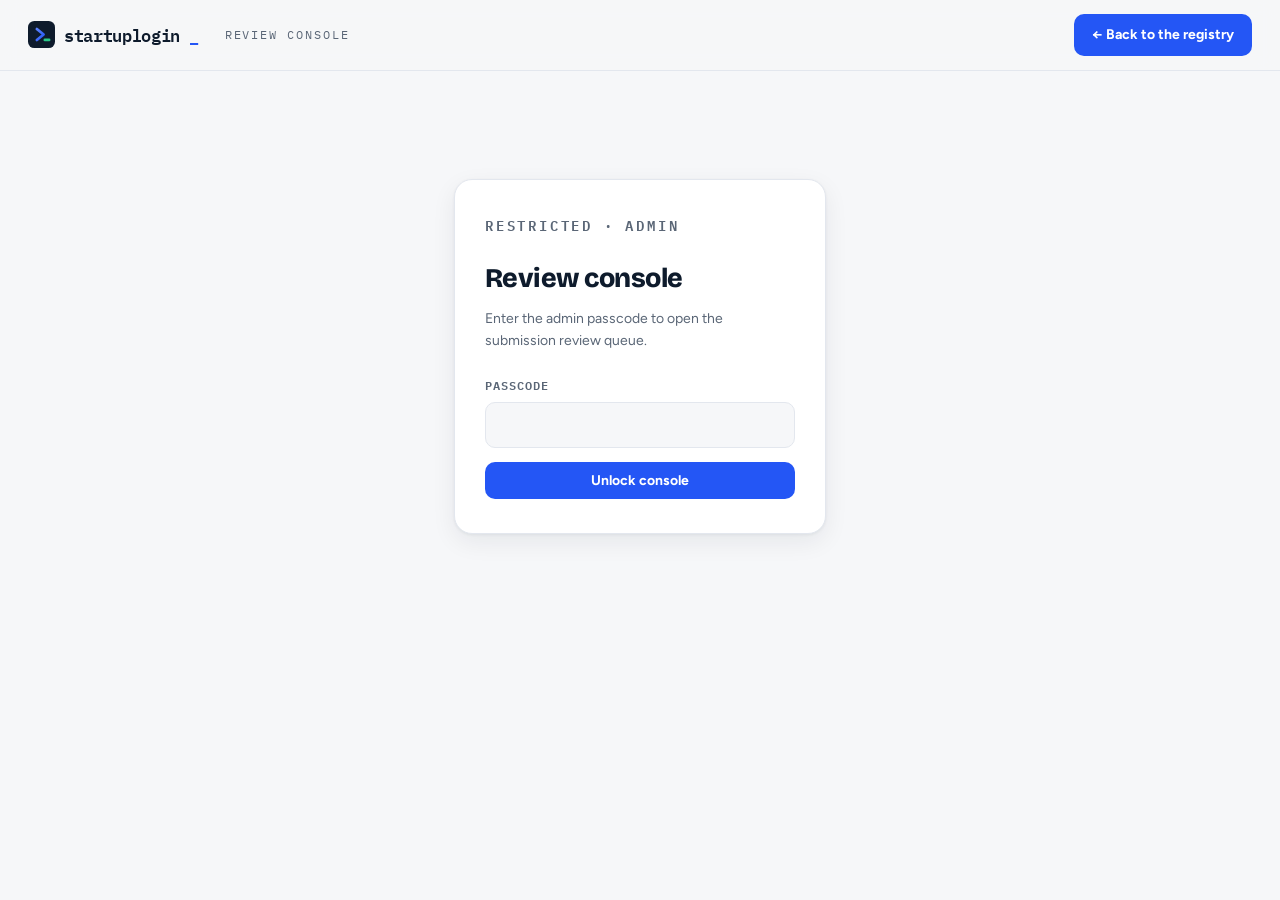
==== admin.html @ 329a2c06 "Add Supabase database integration with graceful fallback - supabase/schema.sql: listings + private c" ====
<!DOCTYPE html>
<html lang="en">
<head>
<meta charset="UTF-8">
<meta name="viewport" content="width=device-width, initial-scale=1.0">
<title>Startup Login — Review Console</title>
<meta name="robots" content="noindex, nofollow">
<link rel="icon" href="assets/favicon.svg" type="image/svg+xml">
<link rel="preconnect" href="https://fonts.googleapis.com">
<link rel="preconnect" href="https://fonts.gstatic.com" crossorigin>
<link href="https://fonts.googleapis.com/css2?family=Bricolage+Grotesque:wght@500;700;800&family=Figtree:wght@400;500;600;700&family=IBM+Plex+Mono:wght@400;500;600&display=swap" rel="stylesheet">
<link rel="stylesheet" href="styles.css">
<style>
  .site-head { position: static; }
  .gate-wrap { max-width: 420px; margin: 12vh auto 0; padding: 0 24px; }
  .gate-card { background: var(--surface); border: 1px solid var(--hairline); border-radius: 18px; padding: 34px 30px; box-shadow: var(--shadow); }
  .gate-eyebrow { font-family: var(--font-mono); font-size: 11px; font-weight: 600; letter-spacing: .2em; color: var(--accent); margin: 0 0 12px; }
  .gate-card h1 { font-family: var(--font-display); font-size: 27px; font-weight: 800; letter-spacing: -.02em; margin: 0 0 8px; }
  .gate-card p { color: var(--ink-soft); font-size: 14px; line-height: 1.6; margin: 0 0 22px; }
  .gate-card label { display: block; font: 600 12px var(--font-mono); letter-spacing: .08em; color: var(--ink-soft); text-transform: uppercase; }
  .gate-card input { display: block; width: 100%; margin: 7px 0 14px; font: 500 16px var(--font-mono); color: var(--ink); background: var(--ground); border: 1.5px solid var(--hairline); border-radius: 10px; padding: 12px 14px; outline: none; box-sizing: border-box; letter-spacing: .08em; }
  .gate-card input:focus { border-color: var(--accent); }
  .gate-err { color: var(--warn-ink); background: var(--warn-soft); border-radius: 9px; padding: 9px 13px; font-size: 13px; margin: 0 0 14px; }
  .console-wrap { max-width: 1160px; margin: 0 auto; padding: 34px 24px 80px; }
  .console-title { font-family: var(--font-display); font-size: 34px; font-weight: 800; letter-spacing: -.02em; margin: 0 0 6px; }
  .console-sub { color: var(--ink-soft); margin: 0 0 30px; max-width: 640px; }
  .console-grid { display: grid; grid-template-columns: minmax(300px, 5fr) minmax(340px, 7fr); gap: 26px; align-items: start; }
  @media (max-width: 920px) { .console-grid { grid-template-columns: 1fr; } }

  .panel { background: var(--surface); border: 1px solid var(--hairline); border-radius: 16px; padding: 20px; }
  .panel h2 { font-family: var(--font-mono); font-size: 12px; font-weight: 600; letter-spacing: .16em; color: var(--ink-soft); margin: 0 0 14px; text-transform: uppercase; }
  .panel + .panel { margin-top: 22px; }

  .paste-box { width: 100%; min-height: 130px; resize: vertical; font-family: var(--font-mono); font-size: 12.5px; color: var(--ink); background: var(--ground); border: 1.5px solid var(--hairline); border-radius: 10px; padding: 12px; outline: none; }
  .paste-box:focus { border-color: var(--accent); }
  .panel-actions { display: flex; flex-wrap: wrap; gap: 10px; margin-top: 12px; }
  .btn-ghost2 { border: 1.5px solid var(--hairline); background: var(--surface); color: var(--ink); font: 600 13px var(--font-body); padding: 9px 15px; border-radius: 9px; cursor: pointer; }
  .btn-ghost2:hover { border-color: var(--accent); color: var(--accent); }

  .queue-item { display: flex; align-items: center; gap: 10px; padding: 11px 6px; border-bottom: 1px solid var(--hairline); cursor: pointer; border-radius: 8px; }
  .queue-item:hover { background: var(--surface-2); }
  .queue-item.sel { background: var(--accent-soft); }
  .queue-item .q-name { font-weight: 700; font-size: 14px; }
  .queue-item .q-meta { font-family: var(--font-mono); font-size: 11px; color: var(--ink-soft); }
  .queue-item .q-status { margin-left: auto; font-family: var(--font-mono); font-size: 10.5px; font-weight: 600; letter-spacing: .08em; padding: 3px 9px; border-radius: 999px; }
  .q-status.pending { background: var(--surface-2); color: var(--ink-soft); }
  .q-status.approved { background: var(--live-soft); color: var(--live); }
  .q-status.rejected { background: var(--warn-soft); color: var(--warn-ink); }
  .queue-empty { color: var(--ink-faint); font-size: 13.5px; padding: 14px 4px; }

  .editor-grid { display: grid; grid-template-columns: 1fr 1fr; gap: 12px 14px; }
  .editor-grid label, .editor-full label { display: block; font: 600 12px var(--font-mono); letter-spacing: .06em; color: var(--ink-soft); text-transform: uppercase; }
  .editor-grid input, .editor-grid select, .editor-full input, .editor-full textarea {
    display: block; width: 100%; margin-top: 5px; font: 500 14px var(--font-body); color: var(--ink);
    background: var(--ground); border: 1.5px solid var(--hairline); border-radius: 9px; padding: 9px 11px; outline: none; box-sizing: border-box;
  }
  .editor-grid input:focus, .editor-grid select:focus, .editor-full input:focus, .editor-full textarea:focus { border-color: var(--accent); }
  .editor-full { margin-top: 12px; }
  .editor-full textarea { min-height: 74px; resize: vertical; font-family: var(--font-body); }
  .dup-warn { margin-top: 12px; background: var(--warn-soft); color: var(--warn-ink); border-radius: 9px; padding: 10px 13px; font-size: 13px; }
  .decision-row { display: flex; gap: 10px; margin-top: 18px; align-items: center; flex-wrap: wrap; }
  .btn-approve { border: 0; background: var(--live); color: #fff; font: 700 14px var(--font-body); padding: 11px 22px; border-radius: 10px; cursor: pointer; }
  .btn-approve:hover { filter: brightness(1.08); }
  .btn-reject { border: 1.5px solid var(--warn-ink); background: transparent; color: var(--warn-ink); font: 600 13.5px var(--font-body); padding: 10px 18px; border-radius: 10px; cursor: pointer; }

  .preview-note { font-family: var(--font-mono); font-size: 11px; color: var(--ink-faint); margin: 0 0 10px; letter-spacing: .1em; }
  #previewCard .reg-card { cursor: default; }

  .export-bar { display: flex; align-items: center; gap: 14px; flex-wrap: wrap; margin-top: 8px; }
  .export-count { font-family: var(--font-mono); font-size: 13px; color: var(--ink-soft); }
  .export-count b { color: var(--live); }
  .export-steps { font-size: 13px; color: var(--ink-soft); line-height: 1.65; margin: 14px 0 0; padding-left: 18px; }
  .export-steps code { font-family: var(--font-mono); font-size: 12px; background: var(--surface-2); border-radius: 5px; padding: 1px 6px; }
</style>
</head>
<body>

<header class="site-head">
  <a class="wordmark" href="index.html"><svg class="logo-mark" viewBox="0 0 64 64" aria-hidden="true"><defs><linearGradient id="slga" x1="0" y1="0" x2="1" y2="1"><stop offset="0" stop-color="#5b82ff"/><stop offset="1" stop-color="#2456f5"/></linearGradient></defs><rect width="64" height="64" rx="15" fill="#0e1b2c"/><path d="M21 19 L37 32 L21 45" fill="none" stroke="url(#slga)" stroke-width="6.5" stroke-linecap="round" stroke-linejoin="round"/><line x1="40" y1="45" x2="50" y2="45" stroke="#2bc98a" stroke-width="6.5" stroke-linecap="round"/></svg>startuplogin<span class="cursor">_</span></a>
  <nav class="site-nav"><span class="mono" style="font-size:12px;letter-spacing:.16em;color:var(--ink-soft)">REVIEW CONSOLE</span></nav>
  <div class="head-actions">
    <a class="btn-cta" href="index.html">← Back to the registry</a>
  </div>
</header>

<div class="gate-wrap hidden" id="gateWrap">
  <div class="gate-card">
    <p class="gate-eyebrow">RESTRICTED · ADMIN</p>
    <h1>Review console</h1>
    <p id="gateDesc">Enter the admin passcode to open the submission review queue.</p>
    <form id="gateForm">
      <label for="gateEmail" id="gateEmailLabel" class="hidden">Email</label>
      <input id="gateEmail" type="email" autocomplete="username" class="hidden">
      <label for="gatePass" id="gatePassLabel">Passcode</label>
      <input id="gatePass" type="password" autocomplete="current-password" autofocus>
      <p class="gate-err hidden" id="gateErr">That passcode isn't right — try again.</p>
      <button type="submit" class="btn-cta" style="width:100%">Unlock console</button>
    </form>
  </div>
</div>

<div class="console-wrap hidden" id="consoleWrap">
  <h1 class="console-title">Review queue</h1>
  <p class="console-sub">Paste submissions from your inbox, check them against the registry,
    approve or reject — then export the updated data file and push it. Nothing here is
    published until you commit the export.</p>

  <div class="console-grid">
    <div>
      <section class="panel">
        <h2>1 · Add submissions</h2>
        <textarea id="pasteBox" class="paste-box" placeholder='Paste one or more submissions — the JSON from a Formspree email, or plain lines like:&#10;&#10;name: Acme Robotics&#10;website: https://acme.in&#10;tagline: Warehouse robots for Indian D2C brands&#10;city: Pune&#10;stage: Seed'></textarea>
        <div class="panel-actions">
          <button class="btn-cta" id="parseBtn">Add to queue</button>
          <button class="btn-ghost2 hidden" id="refreshDbBtn">Refresh from database</button>
          <button class="btn-ghost2" id="loadLocalBtn" title="Loads test submissions made from this same browser">Load this browser's test submissions</button>
        </div>
      </section>

      <section class="panel">
        <h2>2 · Queue</h2>
        <div id="queueList"></div>
        <p class="queue-empty" id="queueEmpty">Queue is empty — paste a submission above to begin.</p>
      </section>

      <section class="panel">
        <h2>4 · Publish</h2>
        <p class="queue-empty hidden" id="dbModeNote">Connected to the database — approvals go
          live on the site instantly. No export or commit needed.</p>
        <div class="export-bar" id="exportBar">
          <span class="export-count"><b id="approvedCount">0</b> approved, ready to publish</span>
          <button class="btn-cta" id="exportBtn">Download updated startups.js</button>
          <button class="btn-ghost2" id="copyBtn">Copy new entries as JSON</button>
        </div>
        <ol class="export-steps">
          <li>Download the file — it's the full registry data with your approvals added.</li>
          <li>In the GitHub repo, open <code>data/startups.js</code> → Edit → replace its contents with the downloaded file (or commit it from your computer).</li>
          <li>Commit to <code>main</code>. The live site updates itself in about a minute.</li>
        </ol>
      </section>
    </div>

    <div>
      <section class="panel">
        <h2>3 · Check &amp; decide</h2>
        <div id="editorEmpty" class="queue-empty">Select a submission from the queue to review it.</div>
        <div id="editorBody" class="hidden">
          <div class="editor-grid">
            <label>Name<input id="f_name"></label>
            <label>Website<input id="f_website"></label>
            <label>City<input id="f_city" list="cityList"><datalist id="cityList"></datalist></label>
            <label>Sector<select id="f_sector"></select></label>
            <label>Stage<select id="f_stage"><option value="">—</option></select></label>
            <label>Founded<input id="f_founded" placeholder="e.g. 2021"></label>
            <label>Founders<input id="f_founders" placeholder="names only"></label>
            <label>Founder LinkedIn <small style="text-transform:none;letter-spacing:0">(not published)</small><input id="f_linkedin"></label>
            <label>Submitter email<input id="f_email" disabled></label>
          </div>
          <div class="editor-full"><label>One-liner<input id="f_tagline"></label></div>
          <div class="editor-full"><label>Description (optional)<textarea id="f_description"></textarea></label></div>
          <div id="dupWarn" class="dup-warn hidden"></div>

          <p class="preview-note" style="margin-top:20px">LIVE PREVIEW — HOW IT WILL APPEAR ON THE REGISTRY</p>
          <div id="previewCard"></div>

          <div class="decision-row">
            <button class="btn-approve" id="approveBtn">✓ Approve for the registry</button>
            <button class="btn-reject" id="rejectBtn">Reject</button>
          </div>
        </div>
      </section>
    </div>
  </div>
</div>

<div class="toast" id="toast"></div>

<script src="config.js"></script>
<script src="vendor/supabase/supabase.js"></script>
<script src="db.js"></script>
<script src="data/startups.js"></script>
<script src="data/vcs.js"></script>
<script src="admin.js"></script>
</body>
</html>
---- styles.css ----
/* ================= Startup Login — registry design system ================= */

:root {
  /* light (default) */
  --ground: #f6f7f9;
  --surface: #ffffff;
  --surface-2: #eef1f5;
  --ink: #0e1b2c;
  --ink-soft: #5a6676;
  --ink-faint: #93a0b0;
  --hairline: #e3e7ee;
  --accent: #2456f5;
  --accent-ink: #ffffff;
  --accent-soft: #e8eeff;
  --live: #0fa36b;
  --live-soft: #e2f6ed;
  --warn-soft: #fdeaea;
  --warn-ink: #a02020;
  --shadow: 0 1px 3px rgba(14, 27, 44, .06), 0 8px 24px rgba(14, 27, 44, .07);
  --shadow-lift: 0 2px 6px rgba(14, 27, 44, .08), 0 14px 34px rgba(14, 27, 44, .12);

  --font-display: 'Bricolage Grotesque', 'Arial Black', sans-serif;
  --font-body: 'Figtree', -apple-system, 'Segoe UI', sans-serif;
  --font-mono: 'IBM Plex Mono', 'Courier New', monospace;
}
@media (prefers-color-scheme: dark) {
  :root:not([data-theme="light"]) {
    --ground: #0b1220;
    --surface: #121a2b;
    --surface-2: #1a2438;
    --ink: #e8edf5;
    --ink-soft: #9aa7ba;
    --ink-faint: #64708a;
    --hairline: #23304a;
    --accent: #5b82ff;
    --accent-ink: #0b1220;
    --accent-soft: #1c2a52;
    --live: #2bc98a;
    --live-soft: #123529;
    --warn-soft: #3a1a1a;
    --warn-ink: #ff9d9d;
    --shadow: 0 1px 3px rgba(0, 0, 0, .3), 0 8px 24px rgba(0, 0, 0, .35);
    --shadow-lift: 0 2px 6px rgba(0, 0, 0, .4), 0 14px 34px rgba(0, 0, 0, .5);
  }
}
:root[data-theme="dark"] {
  --ground: #0b1220;
  --surface: #121a2b;
  --surface-2: #1a2438;
  --ink: #e8edf5;
  --ink-soft: #9aa7ba;
  --ink-faint: #64708a;
  --hairline: #23304a;
  --accent: #5b82ff;
  --accent-ink: #0b1220;
  --accent-soft: #1c2a52;
  --live: #2bc98a;
  --live-soft: #123529;
  --warn-soft: #3a1a1a;
  --warn-ink: #ff9d9d;
  --shadow: 0 1px 3px rgba(0, 0, 0, .3), 0 8px 24px rgba(0, 0, 0, .35);
  --shadow-lift: 0 2px 6px rgba(0, 0, 0, .4), 0 14px 34px rgba(0, 0, 0, .5);
}

* { box-sizing: border-box; }
html { scroll-behavior: smooth; }
body {
  margin: 0;
  background: var(--ground);
  color: var(--ink);
  font-family: var(--font-body);
  font-size: 15px;
  line-height: 1.55;
  -webkit-font-smoothing: antialiased;
}
a { color: inherit; }
.mono { font-family: var(--font-mono); }
.accent { color: var(--accent); }
.hidden { display: none !important; }

::selection { background: var(--accent); color: var(--accent-ink); }

/* ---------------- header ---------------- */
.site-head {
  position: sticky; top: 0; z-index: 500;
  display: flex; align-items: center; gap: 26px;
  padding: 14px 28px;
  background: color-mix(in srgb, var(--ground) 86%, transparent);
  backdrop-filter: blur(10px);
  border-bottom: 1px solid var(--hairline);
}
.wordmark {
  display: inline-flex; align-items: center; gap: 9px;
  font-family: var(--font-mono);
  font-weight: 600;
  font-size: 17px;
  letter-spacing: -.02em;
  text-decoration: none;
  color: var(--ink);
}
.wordmark .cursor {
  color: var(--accent);
  animation: blink 1.15s steps(1) infinite;
}
@keyframes blink { 50% { opacity: 0; } }
@media (prefers-reduced-motion: reduce) {
  .wordmark .cursor { animation: none; }
  * { transition: none !important; }
}
.site-nav { display: flex; gap: 20px; flex: 1; }
.site-nav a {
  text-decoration: none;
  font-weight: 600; font-size: 14px;
  color: var(--ink-soft);
  padding: 4px 2px;
  border-bottom: 2px solid transparent;
}
.site-nav a:hover, .site-nav a.on { color: var(--ink); border-bottom-color: var(--accent); }
.head-actions { display: flex; align-items: center; gap: 14px; }

.theme-toggle {
  width: 34px; height: 34px;
  border-radius: 50%;
  border: 1px solid var(--hairline);
  background: var(--surface);
  cursor: pointer;
  display: flex; align-items: center; justify-content: center;
}
.theme-dot {
  width: 14px; height: 14px; border-radius: 50%;
  background: linear-gradient(135deg, var(--ink) 50%, var(--surface) 50%);
  border: 1px solid var(--ink);
}

.btn-cta {
  display: inline-block;
  background: var(--accent);
  color: var(--accent-ink);
  font-weight: 700; font-size: 14px;
  text-decoration: none;
  border: 0;
  padding: 10px 18px;
  border-radius: 10px;
  cursor: pointer;
  font-family: var(--font-body);
  transition: transform .12s, box-shadow .12s;
}
.btn-cta:hover { transform: translateY(-1px); box-shadow: var(--shadow-lift); }
.btn-cta.big { font-size: 16px; padding: 14px 28px; }

/* ---------------- hero ---------------- */
.view { min-height: 60vh; }
.hero {
  max-width: 880px;
  margin: 0 auto;
  padding: 84px 24px 64px;
  text-align: left;
}
.eyebrow {
  font-family: var(--font-mono);
  font-size: 12px; font-weight: 600;
  letter-spacing: .18em;
  color: var(--accent);
  margin: 0 0 18px;
}
.hero-title {
  font-family: var(--font-display);
  font-size: clamp(44px, 7.5vw, 84px);
  font-weight: 800;
  line-height: .98;
  letter-spacing: -.03em;
  margin: 0 0 22px;
  text-wrap: balance;
}
.hero-sub {
  font-size: 18px;
  color: var(--ink-soft);
  max-width: 560px;
  margin: 0 0 34px;
}

.prompt-search {
  display: flex; align-items: center; gap: 12px;
  background: var(--surface);
  border: 1.5px solid var(--hairline);
  border-radius: 14px;
  padding: 8px 8px 8px 18px;
  max-width: 640px;
  box-shadow: var(--shadow);
  transition: border-color .15s;
}
.prompt-search:focus-within { border-color: var(--accent); }
.prompt-chevron {
  font-family: var(--font-mono);
  font-weight: 600;
  color: var(--accent);
}
.prompt-search input {
  flex: 1;
  border: 0; outline: 0;
  background: transparent;
  font-family: var(--font-mono);
  font-size: 15px;
  color: var(--ink);
  min-width: 0;
}
.prompt-search input::placeholder { color: var(--ink-faint); }
.prompt-search button {
  border: 0;
  background: var(--accent);
  color: var(--accent-ink);
  font: 600 14px var(--font-body);
  padding: 11px 20px;
  border-radius: 9px;
  cursor: pointer;
}
.prompt-search.slim { padding: 4px 4px 4px 14px; box-shadow: none; border-radius: 11px; flex: 1 1 240px; min-width: 200px; }
.prompt-search.slim input { font-size: 14px; }

.stat-strip {
  display: flex; flex-wrap: wrap; gap: 10px 28px;
  margin-top: 34px;
  font-family: var(--font-mono);
  font-size: 13px;
  color: var(--ink-soft);
}
.stat-strip b { color: var(--ink); font-weight: 600; }
.stat-strip .live-dot {
  display: inline-block;
  width: 7px; height: 7px; border-radius: 50%;
  background: var(--live);
  margin-right: 7px;
  vertical-align: 1px;
}

/* ---------------- rails ---------------- */
.rail { max-width: 1160px; margin: 0 auto; padding: 30px 24px; }
.rail-head {
  display: flex; align-items: baseline; justify-content: space-between;
  margin-bottom: 18px;
}
.rail-head h2 {
  font-family: var(--font-display);
  font-size: 26px; font-weight: 700;
  letter-spacing: -.02em;
  margin: 0;
}
.rail-more {
  font-family: var(--font-mono);
  font-size: 13px;
  color: var(--accent);
  text-decoration: none;
}
.rail-more:hover { text-decoration: underline; }
.rail-note { font-size: 12px; color: var(--ink-faint); }

/* city tiles */
.city-grid {
  display: grid;
  grid-template-columns: repeat(auto-fill, minmax(168px, 1fr));
  gap: 12px;
}
.city-tile {
  background: var(--surface);
  border: 1px solid var(--hairline);
  border-radius: 14px;
  padding: 16px;
  cursor: pointer;
  text-align: left;
  font-family: var(--font-body);
  color: var(--ink);
  transition: transform .12s, box-shadow .12s, border-color .12s;
}
.city-tile:hover { transform: translateY(-2px); box-shadow: var(--shadow-lift); border-color: var(--accent); }
.city-code {
  font-family: var(--font-mono);
  font-size: 22px; font-weight: 600;
  letter-spacing: .04em;
  color: var(--accent);
  display: block;
}
.city-name { font-weight: 600; font-size: 14px; display: block; margin-top: 6px; }
.city-count { font-family: var(--font-mono); font-size: 12px; color: var(--ink-soft); display: block; margin-top: 2px; }

/* sector chips */
.chip-cloud { display: flex; flex-wrap: wrap; gap: 10px; }
.sector-chip {
  display: inline-flex; align-items: center; gap: 8px;
  background: var(--surface);
  border: 1px solid var(--hairline);
  border-radius: 999px;
  padding: 9px 16px;
  font: 600 13.5px var(--font-body);
  color: var(--ink);
  cursor: pointer;
  transition: border-color .12s, transform .12s;
}
.sector-chip:hover { border-color: var(--accent); transform: translateY(-1px); }
.sector-chip .n {
  font-family: var(--font-mono);
  font-size: 11.5px;
  color: var(--accent);
  background: var(--accent-soft);
  border-radius: 999px;
  padding: 2px 8px;
}

/* stage distribution */
.stage-bar {
  display: flex;
  height: 44px;
  border-radius: 12px;
  overflow: hidden;
  border: 1px solid var(--hairline);
}
.stage-seg {
  border: 0; padding: 0; cursor: pointer;
  min-width: 8px;
  position: relative;
  transition: filter .12s;
}
.stage-seg:hover { filter: brightness(1.12); }
.stage-legend {
  display: flex; flex-wrap: wrap; gap: 8px 22px;
  margin-top: 14px;
  font-family: var(--font-mono); font-size: 12.5px;
  color: var(--ink-soft);
}
.stage-legend .sw {
  display: inline-block; width: 10px; height: 10px;
  border-radius: 3px; margin-right: 7px;
}
.stage-legend button {
  border: 0; background: none; padding: 0;
  font: inherit; color: inherit; cursor: pointer;
}
.stage-legend button:hover { color: var(--ink); }

/* ---------------- registry cards ---------------- */
.card-grid {
  display: grid;
  grid-template-columns: repeat(auto-fill, minmax(300px, 1fr));
  gap: 14px;
}
.card-grid.wide { max-width: none; }
.reg-card {
  background: var(--surface);
  border: 1px solid var(--hairline);
  border-radius: 16px;
  padding: 20px;
  cursor: pointer;
  display: flex; flex-direction: column; gap: 12px;
  transition: transform .13s, box-shadow .13s, border-color .13s;
  position: relative;
}
.reg-card:hover { transform: translateY(-3px); box-shadow: var(--shadow-lift); border-color: var(--accent); }
.reg-card:hover .card-open { opacity: 1; }
.card-open {
  position: absolute; top: 18px; right: 18px;
  font-family: var(--font-mono); font-size: 12px;
  color: var(--accent);
  opacity: 0;
  transition: opacity .13s;
}
.card-top { display: flex; align-items: center; gap: 13px; }
.monogram {
  width: 46px; height: 46px;
  border-radius: 12px;
  flex: none;
  display: flex; align-items: center; justify-content: center;
  overflow: hidden;
  font-family: var(--font-display);
  font-weight: 700; font-size: 19px;
  color: #fff;
}
.monogram img { width: 100%; height: 100%; object-fit: cover; }
.card-name { font-weight: 700; font-size: 16px; line-height: 1.2; }
.card-meta {
  font-family: var(--font-mono);
  font-size: 11.5px;
  letter-spacing: .03em;
  color: var(--ink-soft);
  margin-top: 4px;
}
.card-meta .code { color: var(--accent); font-weight: 600; }
.card-tagline {
  margin: 0;
  font-size: 13.5px; line-height: 1.5;
  color: var(--ink-soft);
  display: -webkit-box; -webkit-line-clamp: 2; -webkit-box-orient: vertical;
  overflow: hidden;
  min-height: 2.6em;
}
.card-foot {
  display: flex; align-items: center; gap: 8px;
  margin-top: auto;
}
.tag {
  font: 600 11px var(--font-mono);
  letter-spacing: .05em;
  border-radius: 6px;
  padding: 3px 8px;
  background: var(--surface-2);
  color: var(--ink-soft);
}
.tag.stage { background: var(--accent-soft); color: var(--accent); }
.tag.vc { background: var(--ink); color: var(--ground); }

/* ---------------- explore ---------------- */
.explore-bar {
  max-width: 1160px;
  margin: 26px auto 0;
  padding: 0 24px;
  display: flex; flex-wrap: wrap; gap: 10px;
  align-items: center;
}
.filter-select {
  appearance: none; -webkit-appearance: none;
  border: 1.5px solid var(--hairline);
  background: var(--surface) url("data:image/svg+xml;charset=utf8,%3Csvg xmlns='http://www.w3.org/2000/svg' width='10' height='6'%3E%3Cpath d='M1 1l4 4 4-4' stroke='%235a6676' stroke-width='1.6' fill='none' stroke-linecap='round'/%3E%3C/svg%3E") no-repeat right 12px center;
  border-radius: 11px;
  padding: 10px 32px 10px 14px;
  font: 600 13.5px var(--font-body);
  color: var(--ink);
  cursor: pointer;
  max-width: 150px;
}
.filter-select:hover { border-color: var(--accent); }
.view-toggle {
  display: flex;
  background: var(--surface-2);
  border-radius: 11px;
  padding: 3px;
  margin-left: auto;
}
.view-toggle button {
  border: 0; background: transparent;
  font: 600 13.5px var(--font-body);
  padding: 8px 18px; border-radius: 9px;
  cursor: pointer; color: var(--ink-soft);
}
.view-toggle button.active { background: var(--ink); color: var(--ground); }

.applied-row {
  max-width: 1160px;
  margin: 12px auto 0;
  padding: 0 24px;
  display: flex; flex-wrap: wrap; gap: 8px;
}
.applied-chip {
  display: inline-flex; align-items: center; gap: 8px;
  background: var(--accent-soft);
  color: var(--accent);
  border: 0;
  border-radius: 999px;
  padding: 6px 8px 6px 13px;
  font: 600 12.5px var(--font-mono);
  cursor: pointer;
}
.applied-chip .x {
  width: 17px; height: 17px; border-radius: 50%;
  background: color-mix(in srgb, var(--accent) 18%, transparent);
  display: flex; align-items: center; justify-content: center;
  font-size: 11px;
}
.applied-chip:hover .x { background: var(--accent); color: var(--accent-ink); }
.clear-all {
  border: 0; background: none;
  font: 600 12.5px var(--font-mono);
  color: var(--ink-faint);
  cursor: pointer;
  text-decoration: underline;
}
.clear-all:hover { color: var(--ink); }

.result-line {
  max-width: 1160px;
  margin: 16px auto 14px;
  padding: 0 24px;
  font-size: 12.5px;
  color: var(--ink-soft);
}
.result-line b { color: var(--ink); }

.grid-root { max-width: 1160px; margin: 0 auto; padding: 0 24px 70px; }
.grid-empty {
  text-align: center;
  padding: 70px 24px;
  color: var(--ink-soft);
}
.grid-empty h3 { font-family: var(--font-display); color: var(--ink); font-size: 22px; margin: 0 0 8px; }
.grid-empty a { color: var(--accent); font-weight: 600; }

/* ---------------- map ---------------- */
.map-root {
  max-width: 1160px;
  margin: 0 auto 70px;
  padding: 0 24px;
}
#map {
  height: calc(100vh - 260px);
  min-height: 440px;
  border-radius: 18px;
  border: 1px solid var(--hairline);
  background: var(--surface-2);
  box-shadow: var(--shadow);
}
.leaflet-container { background: var(--surface-2); font-family: var(--font-body); }
.pin {
  width: 36px; height: 36px;
  border-radius: 12px;
  background: var(--surface);
  box-shadow: 0 1px 6px rgba(14,27,44,.3);
  border: 2px solid var(--surface);
  overflow: hidden;
  display: flex; align-items: center; justify-content: center;
  cursor: pointer;
  transition: transform .12s;
}
.pin:hover { transform: scale(1.12); }
.pin img { width: 100%; height: 100%; object-fit: cover; }
.pin .avatar {
  width: 100%; height: 100%;
  display: flex; align-items: center; justify-content: center;
  color: #fff; font: 700 15px var(--font-display);
}
.cluster {
  display: flex; align-items: center; justify-content: center;
  border-radius: 50%;
  background: var(--accent);
  color: var(--accent-ink);
  font: 600 13px var(--font-mono);
  border: 3px solid var(--surface);
  box-shadow: 0 1px 6px rgba(14,27,44,.28);
}
.city-label {
  font: 600 11px var(--font-mono);
  letter-spacing: .08em;
  color: var(--ink-soft);
  text-shadow: 0 1px 2px var(--ground);
  white-space: nowrap;
  pointer-events: none;
}
.leaflet-cluster-anim .leaflet-marker-icon { transition: transform .25s ease-out, opacity .25s ease-in; }
.leaflet-cluster-spider-leg { visibility: hidden; }
.leaflet-control-attribution { background: color-mix(in srgb, var(--surface) 80%, transparent) !important; color: var(--ink-soft) !important; font-size: 10px !important; }
.leaflet-control-attribution a { color: var(--ink-soft) !important; }
.leaflet-bar a { background: var(--surface) !important; color: var(--ink) !important; border-color: var(--hairline) !important; }

/* ---------------- VC band ---------------- */
.vc-band {
  max-width: 1160px;
  margin: 20px auto;
  padding: 26px 24px;
}
.vc-band-inner {
  background: var(--ink);
  color: var(--ground);
  border-radius: 20px;
  padding: 30px 34px;
  display: flex; flex-wrap: wrap; align-items: center; gap: 18px 34px;
  cursor: pointer;
  transition: transform .13s;
}
.vc-band-inner:hover { transform: translateY(-2px); }
.vc-band-inner h3 {
  font-family: var(--font-display);
  font-size: 24px; font-weight: 700; margin: 0;
  letter-spacing: -.02em;
  flex: 1 1 300px;
}
.vc-band-inner .mono { font-size: 13px; opacity: .75; }
.vc-logos { display: flex; }
.vc-logos .monogram {
  width: 38px; height: 38px; border-radius: 50%;
  font-size: 15px;
  border: 2px solid var(--ink);
  margin-left: -8px;
}

/* ---------------- home CTA ---------------- */
.home-cta {
  max-width: 1160px;
  margin: 10px auto 40px;
  padding: 60px 24px;
  text-align: center;
}
.home-cta h2 {
  font-family: var(--font-display);
  font-size: clamp(30px, 4.5vw, 46px);
  font-weight: 800; letter-spacing: -.02em;
  margin: 0 0 12px;
}
.home-cta p { color: var(--ink-soft); margin: 0 0 26px; }

/* ---------------- profile ---------------- */
.profile-inner { max-width: 780px; margin: 0 auto; padding: 40px 24px 90px; }
.back-link {
  font: 600 13px var(--font-mono);
  color: var(--ink-soft);
  text-decoration: none;
}
.back-link:hover { color: var(--accent); }
.profile-head { display: flex; align-items: center; gap: 20px; margin: 28px 0 6px; }
.profile-head .monogram { width: 76px; height: 76px; border-radius: 18px; font-size: 32px; }
.profile-name {
  font-family: var(--font-display);
  font-size: clamp(30px, 5vw, 44px);
  font-weight: 800; letter-spacing: -.02em;
  line-height: 1.02;
  margin: 0;
}
.profile-meta {
  font-family: var(--font-mono);
  font-size: 13px; letter-spacing: .03em;
  color: var(--ink-soft);
  margin-top: 10px;
}
.profile-meta .code { color: var(--accent); font-weight: 600; }
.profile-badges { display: flex; flex-wrap: wrap; gap: 8px; margin: 20px 0; }
.badge-live {
  display: inline-flex; align-items: center; gap: 7px;
  background: var(--live-soft); color: var(--live);
  font: 600 11.5px var(--font-mono); letter-spacing: .05em;
  border-radius: 999px; padding: 5px 12px;
}
.badge-live::before { content: ""; width: 7px; height: 7px; border-radius: 50%; background: var(--live); }
.badge-unclaimed {
  background: var(--surface-2); color: var(--ink-soft);
  font: 600 11.5px var(--font-mono); letter-spacing: .05em;
  border-radius: 999px; padding: 5px 12px;
}
.profile-tagline {
  font-size: 19px; font-weight: 600; line-height: 1.45;
  margin: 6px 0 14px;
  text-wrap: balance;
}
.profile-desc { color: var(--ink-soft); font-size: 15px; line-height: 1.7; }
.field-table {
  margin: 28px 0;
  border: 1px solid var(--hairline);
  border-radius: 14px;
  overflow: hidden;
}
.field-row {
  display: grid;
  grid-template-columns: 150px 1fr;
  gap: 14px;
  padding: 13px 18px;
  background: var(--surface);
  border-bottom: 1px solid var(--hairline);
  font-size: 13.5px;
}
.field-row:last-child { border-bottom: 0; }
.field-row dt {
  font: 600 11px var(--font-mono);
  letter-spacing: .08em;
  color: var(--ink-faint);
  text-transform: uppercase;
  padding-top: 2px;
  margin: 0;
}
.field-row dd { margin: 0; color: var(--ink); }
.profile-actions { display: flex; flex-wrap: wrap; gap: 12px; align-items: center; }
.btn-ghost {
  border: 1.5px solid var(--hairline);
  background: var(--surface);
  color: var(--ink);
  font: 600 14px var(--font-body);
  padding: 12px 20px;
  border-radius: 10px;
  cursor: pointer;
  text-decoration: none;
}
.btn-ghost:hover { border-color: var(--accent); color: var(--accent); }
.claim-note {
  margin-top: 26px;
  padding: 16px 18px;
  background: var(--surface-2);
  border-radius: 12px;
  font-size: 13px;
  color: var(--ink-soft);
}
.claim-note a { color: var(--accent); font-weight: 600; }

/* ---------------- submit ---------------- */
.submit-inner { max-width: 720px; margin: 0 auto; padding: 56px 24px 90px; }
.submit-inner h1 {
  font-family: var(--font-display);
  font-size: clamp(34px, 5vw, 52px);
  font-weight: 800; letter-spacing: -.02em;
  margin: 0 0 12px;
}
.submit-sub { color: var(--ink-soft); font-size: 16px; max-width: 540px; margin: 0 0 30px; }

.status-track {
  list-style: none;
  display: flex; flex-wrap: wrap; gap: 6px 26px;
  padding: 0; margin: 0 0 36px;
  font: 600 12.5px var(--font-mono);
  color: var(--ink-faint);
}
.status-track li { display: flex; align-items: center; gap: 9px; }
.status-track span {
  width: 22px; height: 22px; border-radius: 50%;
  display: flex; align-items: center; justify-content: center;
  background: var(--surface-2);
  font-size: 11px;
}
.status-track li.on { color: var(--ink); }
.status-track li.on span { background: var(--accent); color: var(--accent-ink); }
.status-track li.done { color: var(--live); }
.status-track li.done span { background: var(--live); color: #fff; }

#submitForm label {
  display: block;
  font-weight: 600; font-size: 14px;
  margin-bottom: 20px;
}
#submitForm .hint { font-weight: 400; color: var(--ink-faint); }
.req { color: var(--accent); font-style: normal; }
#submitForm input, #submitForm select {
  display: block; width: 100%;
  margin-top: 8px;
  font: 500 14.5px var(--font-body);
  color: var(--ink);
  padding: 12px 14px;
  border: 1.5px solid var(--hairline);
  border-radius: 11px;
  background: var(--surface);
  outline: none;
  transition: border-color .12s;
}
#submitForm input:focus, #submitForm select:focus { border-color: var(--accent); }
.form-row { display: grid; grid-template-columns: 1fr 1fr; gap: 22px; }
.form-actions { display: flex; align-items: center; gap: 20px; margin-top: 8px; }
.cancel-link { color: var(--ink-soft); text-decoration: none; font-weight: 600; }
.dup-hint {
  display: block;
  margin-top: 7px;
  font: 500 12.5px var(--font-body);
  color: var(--warn-ink);
  background: var(--warn-soft);
  border-radius: 8px;
  padding: 8px 12px;
}
.dup-hint a { color: inherit; font-weight: 700; }
.submit-msg {
  margin-top: 20px;
  background: var(--live-soft);
  color: var(--live);
  border-radius: 11px;
  padding: 15px 17px;
  font-size: 14px; line-height: 1.55;
}
.submit-msg.err { background: var(--warn-soft); color: var(--warn-ink); }

/* ---------------- footer / toast ---------------- */
.site-foot {
  border-top: 1px solid var(--hairline);
  padding: 26px 28px;
  display: flex; flex-wrap: wrap; gap: 10px 30px;
  align-items: center;
  font-size: 13px;
  color: var(--ink-soft);
}
.site-foot .mono { color: var(--ink); font-weight: 600; }
.site-foot a { color: var(--accent); font-weight: 600; text-decoration: none; margin-left: auto; }

.toast {
  position: fixed;
  bottom: 26px; left: 50%;
  transform: translate(-50%, 80px);
  background: var(--ink);
  color: var(--ground);
  font: 600 13px var(--font-mono);
  padding: 11px 20px;
  border-radius: 999px;
  box-shadow: var(--shadow-lift);
  transition: transform .25s ease, visibility .25s;
  z-index: 2000;
  pointer-events: none;
  visibility: hidden;
}
.toast.show { transform: translate(-50%, 0); visibility: visible; }

/* ---------------- reveal animation ---------------- */
.rail, .vc-band, .home-cta {
  animation: rise .5s ease both;
}
@keyframes rise {
  from { opacity: 0; transform: translateY(14px); }
  to { opacity: 1; transform: none; }
}
@media (prefers-reduced-motion: reduce) {
  .rail, .vc-band, .home-cta { animation: none; }
}

/* focus visibility */
a:focus-visible, button:focus-visible, input:focus-visible, select:focus-visible {
  outline: 2px solid var(--accent);
  outline-offset: 2px;
}

/* ---------------- responsive ---------------- */
@media (max-width: 760px) {
  .site-head { padding: 12px 16px; gap: 14px; }
  .site-nav { gap: 12px; }
  .btn-cta { padding: 9px 13px; font-size: 13px; }
  .hero { padding: 54px 18px 44px; }
  .form-row { grid-template-columns: 1fr; gap: 0; }
  .field-row { grid-template-columns: 1fr; gap: 3px; }
  .view-toggle { margin-left: 0; }
  .filter-select { max-width: none; flex: 1 1 40%; }
  .site-foot a { margin-left: 0; }
}

#submitForm .other-input { margin-top: 8px; }

.logo-mark { width: 27px; height: 27px; flex: none; display: block; }
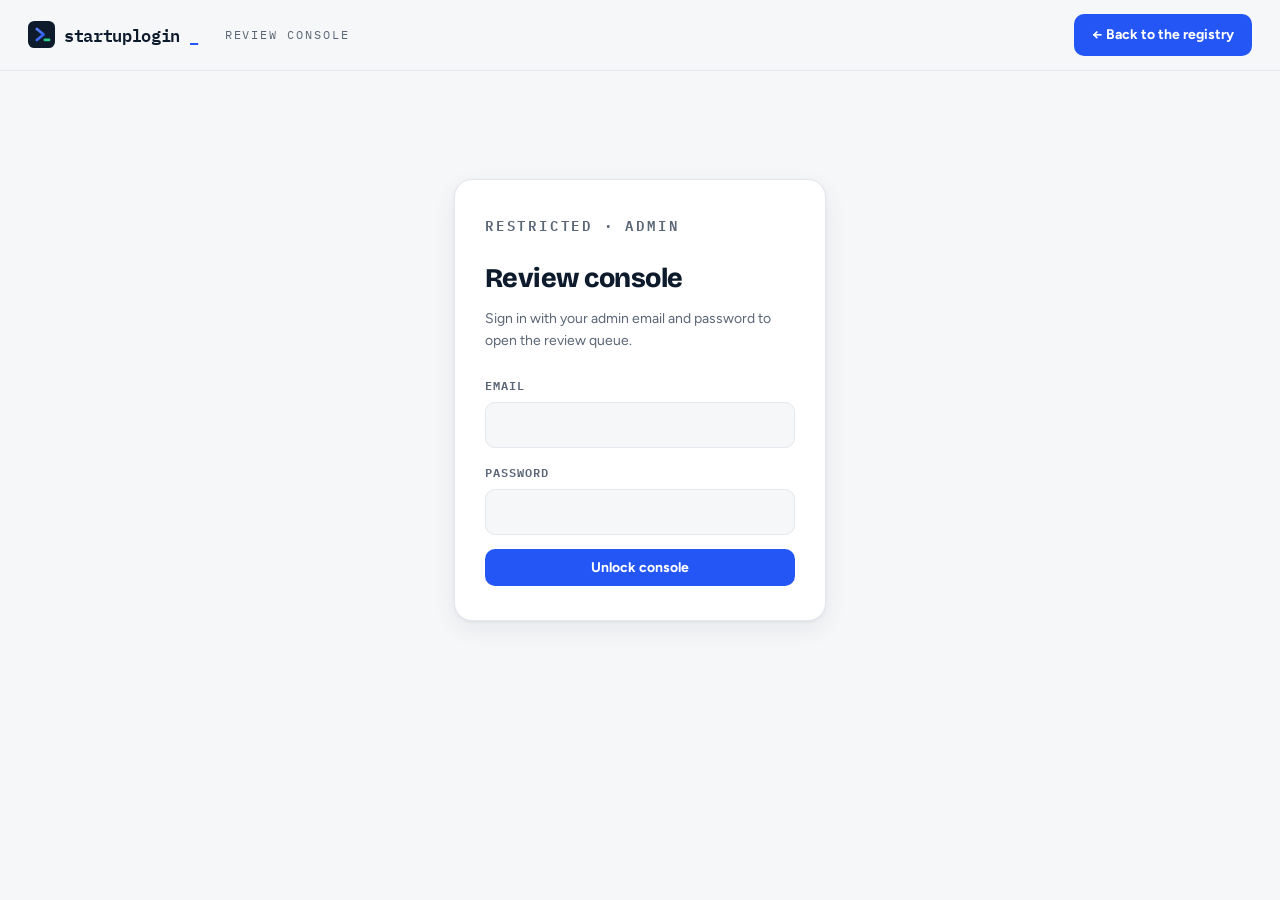
==== commit 49a699fa: "Investor intake form, Events and Incubators & Accelerators sections - Submit page has Startup/Invest" ====
--- a/admin.html
+++ b/admin.html
@@ -149,7 +149,7 @@
             <label>Name<input id="f_name"></label>
             <label>Website<input id="f_website"></label>
             <label>City<input id="f_city" list="cityList"><datalist id="cityList"></datalist></label>
-            <label>Sector<select id="f_sector"></select></label>
+            <label>Sector / category<input id="f_sector" list="sectorList"><datalist id="sectorList"></datalist></label>
             <label>Stage<select id="f_stage"><option value="">—</option></select></label>
             <label>Founded<input id="f_founded" placeholder="e.g. 2021"></label>
             <label>Founders<input id="f_founders" placeholder="names only"></label>
--- a/styles.css
+++ b/styles.css
@@ -818,3 +818,11 @@
 #submitForm .other-input { margin-top: 8px; }
 
 .logo-mark { width: 27px; height: 27px; flex: none; display: block; }
+
+.explore-title {
+  font-family: var(--font-display);
+  font-size: 32px; font-weight: 800; letter-spacing: -.02em;
+  max-width: 1160px; margin: 26px auto 2px; padding: 0 24px;
+}
+
+.submit-mode { display: inline-flex; margin-bottom: 16px; }
